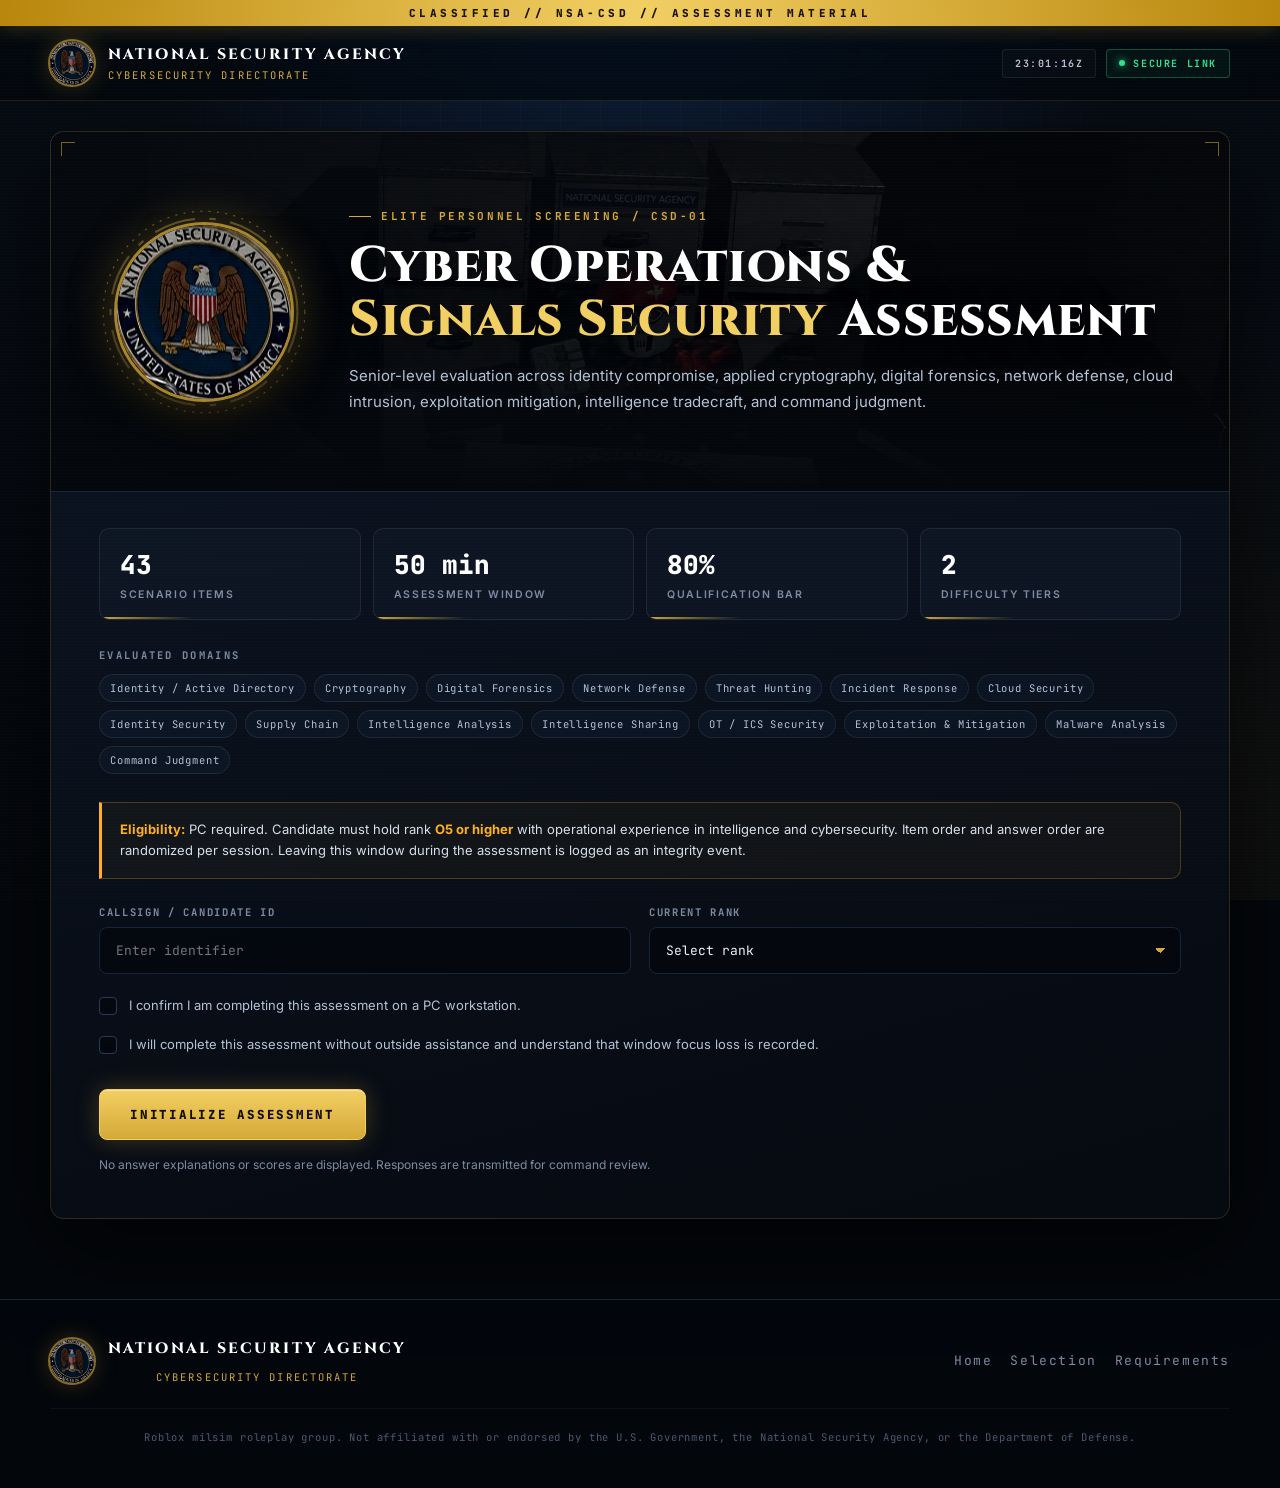
==== apply.html @ 6521ebe1 "Replace DEDHEC panel with NSA recruitment site for GitHub Pages Adds a landing page and the CSD-01 a" ====
<!DOCTYPE html>
<html lang="en" class="no-js">
<head>
<meta charset="UTF-8">
<meta name="viewport" content="width=device-width, initial-scale=1.0">
<title>CSD-01 Assessment | National Security Agency</title>
<meta name="description" content="CSD-01 Cyber Operations and Signals Security Assessment for the NSA Cybersecurity Directorate. Roblox milsim roleplay.">
<meta name="theme-color" content="#04070c">
<meta property="og:title" content="CSD-01 Assessment | National Security Agency">
<meta property="og:description" content="Elite personnel screening for the NSA Cybersecurity Directorate. Roblox milsim roleplay.">
<meta property="og:image" content="assets/img/og.jpg">
<meta name="twitter:card" content="summary_large_image">
<meta name="robots" content="noindex">
<link rel="icon" type="image/png" href="assets/img/favicon.png">
<link rel="apple-touch-icon" href="assets/img/apple-touch-icon.png">
<link rel="preconnect" href="https://fonts.googleapis.com">
<link rel="preconnect" href="https://fonts.gstatic.com" crossorigin>
<link href="https://fonts.googleapis.com/css2?family=Inter:wght@300;400;500;600;700;800;900&family=JetBrains+Mono:wght@400;500;700;800&family=Cinzel:wght@600;700;800&display=swap" rel="stylesheet">
<link rel="stylesheet" href="assets/css/site.css">
</head>
<body>
<div class="classbar">CLASSIFIED // NSA-CSD // ASSESSMENT MATERIAL</div>
<header class="site-header">
  <div class="inner">
    <a class="brand" href="./">
      <img src="assets/img/seal.webp" alt="National Security Agency seal" width="44" height="44">
      <div>
        <strong>NATIONAL SECURITY AGENCY</strong>
        <span>CYBERSECURITY DIRECTORATE</span>
      </div>
    </a>
    <div class="nav-cta">
      <span class="chip" id="clockChip">00:00:00Z</span>
      <span class="chip live" id="statusChip">SECURE LINK</span>
    </div>
  </div>
</header>
<div class="wrap">
<section id="gate" class="panel hero">
  <div class="hero-media">
    <div class="seal-wrap">
      <svg viewBox="0 0 200 200" aria-hidden="true">
        <circle class="ring-a" cx="100" cy="100" r="96" fill="none" stroke="#d4a937" stroke-opacity="0.55" stroke-width="1" stroke-dasharray="2 6"/>
        <circle class="ring-b" cx="100" cy="100" r="89" fill="none" stroke="#f2cf63" stroke-opacity="0.35" stroke-width="2" stroke-dasharray="40 14 6 14"/>
      </svg>
      <img src="assets/img/seal.webp" alt="National Security Agency seal">
    </div>
    <div>
      <div class="eyebrow">Elite Personnel Screening / CSD-01</div>
      <h1>Cyber Operations &amp;<br><em>Signals Security</em> Assessment</h1>
      <p>Senior-level evaluation across identity compromise, applied cryptography, digital forensics, network defense, cloud intrusion, exploitation mitigation, intelligence tradecraft, and command judgment.</p>
    </div>
    <span class="corner tl"></span><span class="corner tr"></span>
  </div>
  <div class="hero-body">
    <div class="grid">
      <div class="stat"><b id="statQ">00</b><span>Scenario items</span></div>
      <div class="stat"><b id="statT">00 min</b><span>Assessment window</span></div>
      <div class="stat"><b>80%</b><span>Qualification bar</span></div>
      <div class="stat"><b>2</b><span>Difficulty tiers</span></div>
    </div>
    <div class="section-label">Evaluated Domains</div>
    <div class="domains" id="domains"></div>
    <div class="notice"><b>Eligibility:</b> PC required. Candidate must hold rank <b>O5 or higher</b> with operational experience in intelligence and cybersecurity. Item order and answer order are randomized per session. Leaving this window during the assessment is logged as an integrity event.</div>
    <div class="formgrid">
      <div class="field" id="fCallsign">
        <label for="callsign">Callsign / Candidate ID</label>
        <input id="callsign" type="text" maxlength="40" placeholder="Enter identifier" autocomplete="off" spellcheck="false">
      </div>
      <div class="field" id="fRank">
        <label for="rank">Current Rank</label>
        <select id="rank">
          <option value="">Select rank</option>
          <option>O5</option>
          <option>O6</option>
          <option>O7</option>
          <option>O8</option>
          <option>O9</option>
          <option>O10</option>
        </select>
      </div>
    </div>
    <div class="checks">
      <label class="checkbox-label" id="lPc"><input id="pc" type="checkbox"><span>I confirm I am completing this assessment on a PC workstation.</span></label>
      <label class="checkbox-label" id="lAck"><input id="ack" type="checkbox"><span>I will complete this assessment without outside assistance and understand that window focus loss is recorded.</span></label>
    </div>
    <button class="btn primary lg" id="startBtn" type="button">Initialize Assessment</button>
    <p class="small" style="margin-top: 16px;">No answer explanations or scores are displayed. Responses are transmitted for command review.</p>
  </div>
</section>

<section id="boot" class="panel boot hidden" aria-live="polite"></section>

<section id="test" class="hidden">
  <div class="exam">
    <div class="panel qcard">
      <span class="corner tl"></span><span class="corner br"></span>
      <div class="qhead">
        <div>
          <div class="eyebrow">Live Evaluation</div>
          <h2 id="sectionTitle">Domain</h2>
          <div class="tags"><span class="tag" id="tier">Tier</span><span class="tag" id="candidateMeta"></span></div>
        </div>
        <div class="qnum"><b id="qnumCur">01</b><span id="qnumTot">/ 00</span></div>
      </div>
      <div class="progress"><i id="bar"></i></div>
      <div id="question"></div>
      <div class="footerrow">
        <div class="grp">
          <button class="btn ghost" id="prevBtn" type="button">&larr; Previous</button>
          <button class="btn ghost" id="flagBtn" type="button">Flag for Review</button>
        </div>
        <button class="btn primary" id="nextBtn" type="button">Continue &rarr;</button>
      </div>
      <div class="hints">
        <span><kbd>1</kbd>–<kbd>4</kbd> select</span>
        <span><kbd>&larr;</kbd><kbd>&rarr;</kbd> navigate</span>
        <span><kbd>F</kbd> flag</span>
        <span><kbd>Enter</kbd> continue</span>
      </div>
    </div>
    <aside class="side">
      <div class="panel">
        <div class="clock" id="clock">
          <svg viewBox="0 0 100 100" aria-hidden="true">
            <circle class="trk" cx="50" cy="50" r="44" fill="none" stroke-width="7"/>
            <circle class="arc" id="arc" cx="50" cy="50" r="44" fill="none" stroke-width="7" stroke-dasharray="276.46" stroke-dashoffset="0"/>
          </svg>
          <div><span>TIME REMAINING</span><b id="timer">00:00</b></div>
        </div>
        <div class="kpis">
          <div><b id="kAns">0</b><span>Answered</span></div>
          <div><b id="kFlag">0</b><span>Flagged</span></div>
          <div><b id="kLeft">0</b><span>Open</span></div>
        </div>
      </div>
      <div class="panel">
        <div class="section-label">Item Navigator</div>
        <div class="nav" id="nav"></div>
        <div class="legend">
          <span><i style="background: rgba(212,169,55,0.5)"></i>Answered</span>
          <span><i style="background: var(--amber); border-radius: 50%"></i>Flagged</span>
          <span><i style="outline: 2px solid var(--blue)"></i>Current</span>
        </div>
        <div style="margin-top: 16px;"><button class="btn danger" id="reviewBtn" type="button" style="width: 100%">Review &amp; Submit</button></div>
      </div>
      <div class="panel">
        <div class="integrity"><span>FOCUS EVENTS</span><b id="focusCount">0</b></div>
      </div>
    </aside>
  </div>
</section>

<section id="review" class="panel review hidden">
  <span class="corner tl"></span><span class="corner br"></span>
  <div class="eyebrow">Pre-Transmission Review</div>
  <h2>Confirm Submission</h2>
  <p style="margin-top: 10px;">Once transmitted, responses are sealed and cannot be modified. Select any item below to return to it.</p>
  <div class="review-grid">
    <div class="stat"><b id="rvAns">0</b><span>Answered</span></div>
    <div class="stat"><b id="rvOpen">0</b><span>Unanswered</span></div>
    <div class="stat"><b id="rvFlag">0</b><span>Flagged</span></div>
  </div>
  <div id="rvOpenWrap"><div class="section-label">Unanswered Items</div><div class="review-list red" id="rvOpenList"></div></div>
  <div id="rvFlagWrap" style="margin-top: 18px;"><div class="section-label">Flagged Items</div><div class="review-list amber" id="rvFlagList"></div></div>
  <div class="footerrow">
    <button class="btn ghost" id="backBtn" type="button">&larr; Return to Assessment</button>
    <button class="btn primary" id="submitBtn" type="button">Transmit Responses</button>
  </div>
</section>

<section id="result" class="panel result hidden">
  <span class="corner tl"></span><span class="corner tr"></span><span class="corner bl"></span><span class="corner br"></span>
  <div class="seal-wrap">
    <svg viewBox="0 0 200 200" aria-hidden="true">
      <circle class="ring-a" cx="100" cy="100" r="96" fill="none" stroke="#2fe38f" stroke-opacity="0.5" stroke-width="1" stroke-dasharray="2 6"/>
      <circle class="ring-b" cx="100" cy="100" r="89" fill="none" stroke="#d4a937" stroke-opacity="0.4" stroke-width="2" stroke-dasharray="40 14 6 14"/>
    </svg>
    <img src="assets/img/seal.webp" alt="National Security Agency seal">
  </div>
  <div class="eyebrow" style="justify-content: center;">Assessment Completed</div>
  <div id="resultStatus" class="status">Encrypting Package</div>
  <div class="tx"><i id="txBar"></i></div>
  <p style="max-width: 600px; margin: 20px auto 0; color: #dbe4ef;">Your responses have been sealed and transmitted to the NSA Cybersecurity Directorate for command review.</p>
  <div class="resultbox">
    <dl>
      <dt>Candidate</dt><dd id="rCandidate">—</dd>
      <dt>Rank</dt><dd id="rRank">—</dd>
      <dt>Submission Ref</dt><dd class="mono" id="rRef">—</dd>
      <dt>Completed</dt><dd id="rTime">—</dd>
      <dt>Duration</dt><dd id="rDur">—</dd>
      <dt>Status</dt><dd id="rIntegrity">Transmitted</dd>
    </dl>
  </div>
  <p class="small" style="max-width: 600px; margin: 0 auto 24px;">This terminal does not display qualification scores or item breakdown. A command reviewer will evaluate your submission directly.</p>
  <button class="btn" type="button" onclick="location.reload()">Return to Terminal</button>
</section>

</div>
<div class="toast" id="toast"></div>
<footer class="site-footer" style="margin-top: 20px;">
  <div class="inner">
    <a class="brand" href="./">
      <img src="assets/img/seal.webp" alt="" width="44" height="44">
      <div>
        <strong>NATIONAL SECURITY AGENCY</strong>
        <span>CYBERSECURITY DIRECTORATE</span>
      </div>
    </a>
    <div class="links">
      <a href="./">Home</a>
      <a href="./#selection">Selection</a>
      <a href="./#requirements">Requirements</a>
    </div>
    <div class="disc">Roblox milsim roleplay group. Not affiliated with or endorsed by the U.S. Government, the National Security Agency, or the Department of Defense.</div>
  </div>
</footer>
<script src="assets/js/site.js"></script>
<script src="assets/js/bank.js"></script>
<script src="assets/js/assessment.js"></script>
</body>
</html>
---- assets/css/site.css ----
:root {
  --bg: #04070c;
  --bg-2: #070c14;
  --panel: rgba(9, 15, 25, 0.86);
  --surface: rgba(15, 24, 38, 0.78);
  --surface-2: rgba(20, 32, 50, 0.9);
  --border: rgba(201, 162, 39, 0.18);
  --border-soft: rgba(148, 170, 200, 0.12);
  --line: #18243a;
  --text: #eef3fa;
  --text-2: #b4c2d6;
  --muted: #7d8ca3;
  --gold: #d4a937;
  --gold-2: #f2cf63;
  --gold-glow: rgba(212, 169, 55, 0.28);
  --navy: #13305c;
  --blue: #4f9dff;
  --blue-glow: rgba(79, 157, 255, 0.25);
  --green: #2fe38f;
  --green-glow: rgba(47, 227, 143, 0.22);
  --amber: #ffb020;
  --red: #ff4161;
  --red-glow: rgba(255, 65, 97, 0.25);
  --shadow: 0 30px 90px rgba(0, 0, 0, 0.7);
  --sans: 'Inter', -apple-system, BlinkMacSystemFont, "Segoe UI", Roboto, sans-serif;
  --mono: 'JetBrains Mono', ui-monospace, SFMono-Regular, monospace;
  --serif: 'Cinzel', Georgia, serif;
}
* { box-sizing: border-box; }
html { scroll-behavior: smooth; }
body {
  margin: 0;
  background-color: var(--bg);
  background-image:
    radial-gradient(ellipse at 50% -10%, rgba(19, 48, 92, 0.55) 0%, transparent 55%),
    radial-gradient(circle at 90% 90%, rgba(212, 169, 55, 0.06) 0%, transparent 40%),
    linear-gradient(180deg, var(--bg-2), var(--bg));
  background-attachment: fixed;
  color: var(--text);
  font-family: var(--sans);
  min-height: 100vh;
  overflow-x: hidden;
  -webkit-font-smoothing: antialiased;
}
body::before {
  content: "";
  position: fixed;
  inset: 0;
  pointer-events: none;
  z-index: 0;
  background-image:
    linear-gradient(rgba(120, 160, 220, 0.035) 1px, transparent 1px),
    linear-gradient(90deg, rgba(120, 160, 220, 0.035) 1px, transparent 1px);
  background-size: 40px 40px;
  mask-image: radial-gradient(ellipse at 50% 30%, #000 30%, transparent 80%);
}
body::after {
  content: "";
  position: fixed;
  inset: 0;
  pointer-events: none;
  z-index: 50;
  background: repeating-linear-gradient(0deg, rgba(255, 255, 255, 0.012) 0 1px, transparent 1px 3px);
}
::selection { background: var(--gold); color: #05080d; }
.classbar {
  position: relative;
  z-index: 41;
  text-align: center;
  font-family: var(--mono);
  font-weight: 800;
  font-size: 11px;
  letter-spacing: 0.32em;
  padding: 6px 12px;
  color: #1a1200;
  background: linear-gradient(90deg, #b8860b, var(--gold-2), #b8860b);
  box-shadow: 0 2px 20px rgba(212, 169, 55, 0.25);
}
.site-header {
  position: sticky;
  top: 0;
  z-index: 40;
  background: rgba(4, 7, 12, 0.72);
  backdrop-filter: blur(14px) saturate(140%);
  -webkit-backdrop-filter: blur(14px) saturate(140%);
  border-bottom: 1px solid rgba(212, 169, 55, 0.14);
  transition: background 0.25s ease, box-shadow 0.25s ease;
}
.site-header.scrolled { background: rgba(4, 7, 12, 0.92); box-shadow: 0 10px 40px rgba(0, 0, 0, 0.5); }
.site-header .inner {
  width: min(1180px, calc(100vw - 32px));
  margin: 0 auto;
  height: 74px;
  display: flex;
  align-items: center;
  justify-content: space-between;
  gap: 20px;
}
.brand { text-decoration: none; }
.navlinks { display: flex; align-items: center; gap: 4px; }
.navlinks a {
  color: var(--text-2);
  text-decoration: none;
  font-size: 13px;
  font-weight: 500;
  padding: 9px 13px;
  border-radius: 6px;
  transition: color 0.15s ease, background 0.15s ease;
}
.navlinks a:hover, .navlinks a.active { color: #fff; background: rgba(255, 255, 255, 0.04); }
.navlinks a.active { color: var(--gold-2); }
.nav-cta { display: flex; align-items: center; gap: 10px; }
.menu-btn {
  display: none;
  width: 42px;
  height: 42px;
  border-radius: 8px;
  border: 1px solid var(--border-soft);
  background: transparent;
  cursor: pointer;
  position: relative;
}
.menu-btn i, .menu-btn i::before, .menu-btn i::after {
  position: absolute;
  left: 11px;
  width: 18px;
  height: 2px;
  background: var(--text);
  border-radius: 2px;
  transition: transform 0.2s ease, opacity 0.2s ease;
  content: "";
}
.menu-btn i { top: 19px; }
.menu-btn i::before { left: 0; top: -6px; }
.menu-btn i::after { left: 0; top: 6px; }
.site-header.open .menu-btn i { background: transparent; }
.site-header.open .menu-btn i::before { transform: translateY(6px) rotate(45deg); }
.site-header.open .menu-btn i::after { transform: translateY(-6px) rotate(-45deg); }
.wrap {
  width: min(1180px, calc(100vw - 32px));
  margin: 0 auto;
  padding: 30px 0 60px;
  position: relative;
  z-index: 2;
}
.brand { display: flex; gap: 14px; align-items: center; min-width: 0; }
.brand img {
  width: 44px;
  height: 44px;
  border-radius: 50%;
  box-shadow: 0 0 0 2px rgba(212, 169, 55, 0.6), 0 0 24px var(--gold-glow);
  flex-shrink: 0;
}
.brand strong {
  display: block;
  font-family: var(--serif);
  font-size: 15px;
  letter-spacing: 0.14em;
  font-weight: 800;
  color: #fff;
  white-space: nowrap;
}
.brand span {
  display: block;
  font-size: 10.5px;
  color: var(--gold);
  letter-spacing: 0.2em;
  font-family: var(--mono);
  margin-top: 3px;
}
.sysinfo { display: flex; gap: 10px; align-items: center; flex-wrap: wrap; justify-content: flex-end; }
.chip {
  font-family: var(--mono);
  font-size: 10px;
  font-weight: 700;
  letter-spacing: 0.16em;
  padding: 7px 12px;
  border-radius: 4px;
  border: 1px solid var(--border-soft);
  background: rgba(255, 255, 255, 0.02);
  color: var(--text-2);
  display: inline-flex;
  align-items: center;
  gap: 8px;
  white-space: nowrap;
}
.chip.live { color: var(--green); border-color: rgba(47, 227, 143, 0.3); background: rgba(47, 227, 143, 0.05); }
.chip.live::before {
  content: "";
  width: 6px;
  height: 6px;
  border-radius: 50%;
  background: var(--green);
  box-shadow: 0 0 8px var(--green);
  animation: blink 1.6s infinite;
}
@keyframes blink { 0%, 100% { opacity: 1; } 50% { opacity: 0.25; } }
.panel {
  background: linear-gradient(165deg, rgba(14, 23, 38, 0.92), rgba(6, 10, 17, 0.96));
  border: 1px solid var(--border);
  box-shadow: var(--shadow);
  border-radius: 14px;
  position: relative;
  overflow: hidden;
  backdrop-filter: blur(10px);
}
.panel::before {
  content: "";
  position: absolute;
  top: 0;
  left: 8%;
  right: 8%;
  height: 1px;
  background: linear-gradient(90deg, transparent, var(--gold), transparent);
  opacity: 0.7;
}
.corner { position: absolute; width: 14px; height: 14px; border-color: var(--gold); border-style: solid; opacity: 0.55; pointer-events: none; }
.corner.tl { top: 10px; left: 10px; border-width: 1px 0 0 1px; }
.corner.tr { top: 10px; right: 10px; border-width: 1px 1px 0 0; }
.corner.bl { bottom: 10px; left: 10px; border-width: 0 0 1px 1px; }
.corner.br { bottom: 10px; right: 10px; border-width: 0 1px 1px 0; }
.hidden { display: none !important; }
.hero { padding: 0; }
.hero-media {
  position: relative;
  min-height: 360px;
  display: grid;
  grid-template-columns: auto 1fr;
  gap: 40px;
  align-items: center;
  padding: 48px;
  background:
    linear-gradient(90deg, rgba(4, 7, 12, 0.96) 0%, rgba(4, 7, 12, 0.82) 45%, rgba(4, 7, 12, 0.55) 100%),
    linear-gradient(0deg, rgba(4, 7, 12, 1) 0%, transparent 40%),
    url("../img/hero.webp") center 30% / cover no-repeat;
  border-bottom: 1px solid var(--line);
}
.seal-wrap { position: relative; width: 210px; height: 210px; flex-shrink: 0; }
.seal-wrap img {
  position: absolute;
  inset: 18px;
  width: calc(100% - 36px);
  height: calc(100% - 36px);
  border-radius: 50%;
  box-shadow: 0 0 0 3px rgba(212, 169, 55, 0.75), 0 0 50px rgba(212, 169, 55, 0.35), 0 20px 50px rgba(0, 0, 0, 0.8);
}
.seal-wrap svg { position: absolute; inset: 0; width: 100%; height: 100%; }
.ring-a { animation: spin 40s linear infinite; transform-origin: 50% 50%; }
.ring-b { animation: spin 24s linear infinite reverse; transform-origin: 50% 50%; }
@keyframes spin { to { transform: rotate(360deg); } }
.eyebrow {
  color: var(--gold);
  font-family: var(--mono);
  font-size: 11px;
  letter-spacing: 0.24em;
  font-weight: 700;
  display: flex;
  align-items: center;
  gap: 10px;
  text-transform: uppercase;
}
.eyebrow::before { content: ""; width: 22px; height: 1px; background: var(--gold); }
h1 {
  font-family: var(--serif);
  font-size: clamp(28px, 4.4vw, 50px);
  line-height: 1.08;
  margin: 16px 0 16px;
  letter-spacing: 0.01em;
  font-weight: 800;
  color: #fff;
  text-shadow: 0 4px 30px rgba(0, 0, 0, 0.8);
}
h1 em { font-style: normal; color: var(--gold-2); }
h2 { margin: 6px 0 0; font-size: 24px; font-weight: 700; letter-spacing: -0.015em; }
p { color: var(--text-2); line-height: 1.7; font-size: 15px; margin: 0; }
.hero-body { padding: 36px 48px 44px; }
.grid {
  display: grid;
  grid-template-columns: repeat(4, 1fr);
  gap: 12px;
  margin-bottom: 28px;
}
.stat {
  padding: 18px 20px;
  background: var(--surface);
  border: 1px solid var(--border-soft);
  border-radius: 10px;
  position: relative;
  overflow: hidden;
  transition: border-color 0.2s ease, transform 0.2s ease;
}
.stat::after {
  content: "";
  position: absolute;
  left: 0;
  bottom: 0;
  height: 2px;
  width: 36%;
  background: linear-gradient(90deg, var(--gold), transparent);
}
.stat:hover { border-color: rgba(212, 169, 55, 0.4); transform: translateY(-2px); }
.stat b { display: block; font-size: 26px; color: #fff; font-family: var(--mono); font-weight: 800; }
.stat span { font-size: 10.5px; color: var(--muted); text-transform: uppercase; letter-spacing: 0.16em; font-weight: 600; margin-top: 6px; display: block; }
.domains { display: flex; flex-wrap: wrap; gap: 8px; margin: 0 0 28px; }
.domains span {
  font-family: var(--mono);
  font-size: 10.5px;
  letter-spacing: 0.08em;
  color: var(--text-2);
  padding: 6px 10px;
  border-radius: 999px;
  border: 1px solid var(--border-soft);
  background: rgba(79, 157, 255, 0.04);
}
.section-label {
  font-family: var(--mono);
  font-size: 10.5px;
  color: var(--muted);
  letter-spacing: 0.22em;
  text-transform: uppercase;
  margin: 0 0 12px;
  font-weight: 700;
}
.notice {
  border: 1px solid rgba(255, 176, 32, 0.25);
  border-left: 3px solid var(--amber);
  padding: 16px 18px;
  background: rgba(255, 176, 32, 0.04);
  color: #d6dfea;
  font-size: 13px;
  border-radius: 0 10px 10px 0;
  line-height: 1.65;
}
.notice b { color: var(--amber); }
.formgrid { display: grid; grid-template-columns: 1fr 1fr; gap: 18px; margin: 26px 0 8px; }
.field label {
  display: block;
  font-family: var(--mono);
  font-size: 10.5px;
  color: var(--muted);
  letter-spacing: 0.16em;
  text-transform: uppercase;
  margin-bottom: 8px;
  font-weight: 700;
}
input[type=text], select {
  width: 100%;
  background: rgba(4, 8, 14, 0.85);
  border: 1px solid var(--line);
  color: var(--text);
  padding: 14px 16px;
  border-radius: 8px;
  outline: none;
  font-family: var(--mono);
  font-size: 13px;
  transition: border-color 0.2s ease, box-shadow 0.2s ease;
}
select { appearance: none; background-image: linear-gradient(45deg, transparent 50%, var(--gold) 50%), linear-gradient(135deg, var(--gold) 50%, transparent 50%); background-position: calc(100% - 20px) 50%, calc(100% - 15px) 50%; background-size: 5px 5px; background-repeat: no-repeat; }
select option { background: #0b1220; }
input[type=text]:focus, select:focus { border-color: var(--gold); box-shadow: 0 0 0 3px rgba(212, 169, 55, 0.14); }
.field.err input, .field.err select { border-color: var(--red); box-shadow: 0 0 0 3px rgba(255, 65, 97, 0.14); }
.checks { display: grid; gap: 4px; margin: 14px 0 26px; }
.checkbox-label { display: flex; gap: 12px; align-items: flex-start; color: var(--text-2); font-size: 13px; padding: 8px 0; cursor: pointer; user-select: none; line-height: 1.5; }
.checkbox-label.err span { color: var(--red); }
.checkbox-label input {
  appearance: none;
  width: 18px;
  height: 18px;
  margin: 1px 0 0;
  border: 1px solid #2a3a55;
  border-radius: 4px;
  background: rgba(4, 8, 14, 0.85);
  cursor: pointer;
  position: relative;
  transition: all 0.2s ease;
  flex-shrink: 0;
}
.checkbox-label input:checked { background: var(--gold); border-color: var(--gold); box-shadow: 0 0 10px var(--gold-glow); }
.checkbox-label input:checked::after {
  content: "";
  position: absolute;
  left: 5px;
  top: 1px;
  width: 5px;
  height: 10px;
  border: solid #05080d;
  border-width: 0 2px 2px 0;
  transform: rotate(45deg);
}
.btn {
  appearance: none;
  border: 1px solid rgba(212, 169, 55, 0.45);
  background: rgba(212, 169, 55, 0.06);
  color: #fff;
  padding: 13px 22px;
  border-radius: 8px;
  font-family: var(--mono);
  font-weight: 800;
  font-size: 11.5px;
  letter-spacing: 0.14em;
  text-transform: uppercase;
  cursor: pointer;
  transition: all 0.18s cubic-bezier(0.16, 1, 0.3, 1);
  display: inline-flex;
  align-items: center;
  justify-content: center;
  gap: 10px;
}
.btn:hover:not(:disabled) { background: rgba(212, 169, 55, 0.14); border-color: var(--gold); transform: translateY(-1px); box-shadow: 0 0 22px var(--gold-glow); }
.btn:disabled { opacity: 0.35; cursor: not-allowed; }
.btn.primary { background: linear-gradient(180deg, var(--gold-2), var(--gold)); color: #120d00; border-color: var(--gold-2); box-shadow: 0 0 24px var(--gold-glow), inset 0 1px 0 rgba(255, 255, 255, 0.4); }
.btn.primary:hover:not(:disabled) { background: linear-gradient(180deg, #ffe08a, var(--gold-2)); box-shadow: 0 0 34px rgba(212, 169, 55, 0.5); }
.btn.ghost { border-color: var(--border-soft); background: transparent; color: var(--text-2); }
.btn.ghost:hover:not(:disabled) { border-color: var(--blue); color: #fff; background: rgba(79, 157, 255, 0.08); box-shadow: 0 0 18px var(--blue-glow); }
.btn.flagged { border-color: var(--amber); color: var(--amber); background: rgba(255, 176, 32, 0.08); }
.btn.danger { border-color: rgba(255, 65, 97, 0.5); background: rgba(255, 65, 97, 0.08); }
.btn.danger:hover:not(:disabled) { border-color: var(--red); background: rgba(255, 65, 97, 0.16); box-shadow: 0 0 22px var(--red-glow); }
.btn.lg { padding: 16px 30px; font-size: 12.5px; }
kbd {
  font-family: var(--mono);
  font-size: 10px;
  padding: 2px 6px;
  border-radius: 4px;
  border: 1px solid #2a3a55;
  border-bottom-width: 2px;
  background: rgba(255, 255, 255, 0.03);
  color: var(--text-2);
}
.small { font-size: 12px; color: var(--muted); line-height: 1.55; }
.boot {
  padding: 40px 44px;
  font-family: var(--mono);
  font-size: 13px;
  color: var(--text-2);
  min-height: 380px;
}
.boot .ln { opacity: 0; transform: translateY(4px); animation: lnIn 0.25s forwards; padding: 3px 0; }
.boot .ok { color: var(--green); }
.boot .gd { color: var(--gold); }
@keyframes lnIn { to { opacity: 1; transform: none; } }
.cursor { display: inline-block; width: 8px; height: 15px; background: var(--gold); vertical-align: -2px; animation: blink 0.9s steps(1) infinite; }
.exam { display: grid; grid-template-columns: minmax(0, 1fr) 300px; gap: 20px; align-items: start; }
.qcard { padding: 34px 40px 30px; }
.qhead { display: flex; justify-content: space-between; align-items: flex-start; gap: 16px; }
.tags { display: flex; gap: 8px; flex-wrap: wrap; margin-top: 12px; }
.tag { font-family: var(--mono); font-size: 10px; letter-spacing: 0.14em; font-weight: 700; padding: 5px 9px; border-radius: 4px; border: 1px solid var(--border-soft); color: var(--text-2); text-transform: uppercase; }
.tag.elite { color: var(--red); border-color: rgba(255, 65, 97, 0.35); background: rgba(255, 65, 97, 0.06); }
.tag.advanced { color: var(--blue); border-color: rgba(79, 157, 255, 0.35); background: rgba(79, 157, 255, 0.06); }
.qnum { font-family: var(--mono); text-align: right; flex-shrink: 0; }
.qnum b { display: block; font-size: 30px; color: #fff; font-weight: 800; line-height: 1; }
.qnum span { font-size: 11px; color: var(--muted); letter-spacing: 0.16em; }
.progress { height: 4px; background: rgba(255, 255, 255, 0.05); border-radius: 99px; overflow: hidden; margin: 22px 0 26px; }
.progress i { display: block; height: 100%; width: 0; background: linear-gradient(90deg, var(--gold), var(--gold-2)); box-shadow: 0 0 12px var(--gold); transition: width 0.35s ease; }
.question { font-size: 19px; line-height: 1.6; margin: 0 0 24px; color: #fff; font-weight: 600; animation: fadeUp 0.3s ease; }
@keyframes fadeUp { from { opacity: 0; transform: translateY(6px); } to { opacity: 1; transform: none; } }
.options { display: grid; gap: 10px; }
.option {
  display: flex;
  gap: 16px;
  align-items: flex-start;
  padding: 16px 18px;
  border: 1px solid var(--line);
  border-radius: 10px;
  background: var(--surface);
  cursor: pointer;
  transition: border-color 0.18s ease, background 0.18s ease, transform 0.18s ease;
  position: relative;
  user-select: none;
  width: 100%;
  text-align: left;
  font: inherit;
  color: inherit;
  animation: fadeUp 0.3s ease backwards;
}
.option:nth-child(2) { animation-delay: 0.04s; }
.option:nth-child(3) { animation-delay: 0.08s; }
.option:nth-child(4) { animation-delay: 0.12s; }
.option:hover { border-color: rgba(212, 169, 55, 0.45); background: var(--surface-2); transform: translateX(3px); }
.option:focus-visible { outline: 2px solid var(--gold); outline-offset: 2px; }
.option.selected { border-color: var(--gold); background: linear-gradient(90deg, rgba(212, 169, 55, 0.12), rgba(212, 169, 55, 0.03)); box-shadow: 0 0 24px rgba(212, 169, 55, 0.1); }
.option.selected::before { content: ""; position: absolute; left: -1px; top: 10px; bottom: 10px; width: 3px; background: var(--gold); border-radius: 0 3px 3px 0; box-shadow: 0 0 10px var(--gold); }
.option b {
  display: grid;
  place-items: center;
  width: 30px;
  height: 30px;
  border-radius: 7px;
  background: rgba(255, 255, 255, 0.03);
  border: 1px solid #2a3a55;
  color: var(--muted);
  font-family: var(--mono);
  font-size: 12px;
  font-weight: 800;
  flex-shrink: 0;
  transition: all 0.18s ease;
}
.option.selected b { background: var(--gold); border-color: var(--gold); color: #120d00; box-shadow: 0 0 12px var(--gold-glow); }
.option span { color: #dbe4ef; line-height: 1.6; font-size: 14.5px; padding-top: 4px; }
.footerrow { display: flex; justify-content: space-between; align-items: center; gap: 12px; flex-wrap: wrap; margin-top: 26px; padding-top: 22px; border-top: 1px solid var(--line); }
.footerrow .grp { display: flex; gap: 10px; flex-wrap: wrap; }
.hints { margin-top: 16px; display: flex; gap: 16px; flex-wrap: wrap; }
.hints span { font-size: 11px; color: var(--muted); display: inline-flex; gap: 6px; align-items: center; }
.side { display: grid; gap: 16px; position: sticky; top: 96px; }
.side .panel { padding: 22px; }
.clock { display: flex; align-items: center; gap: 18px; }
.clock svg { width: 86px; height: 86px; flex-shrink: 0; transform: rotate(-90deg); }
.clock .trk { stroke: rgba(255, 255, 255, 0.06); }
.clock .arc { stroke: var(--gold); stroke-linecap: round; transition: stroke-dashoffset 1s linear, stroke 0.3s ease; filter: drop-shadow(0 0 6px var(--gold-glow)); }
.clock.warn .arc { stroke: var(--red); filter: drop-shadow(0 0 6px var(--red-glow)); }
.clock b { font-family: var(--mono); font-size: 28px; font-weight: 800; color: #fff; font-variant-numeric: tabular-nums; display: block; }
.clock.warn b { color: var(--red); animation: blink 1s infinite; }
.clock span { font-family: var(--mono); font-size: 10px; letter-spacing: 0.18em; color: var(--muted); }
.kpis { display: grid; grid-template-columns: repeat(3, 1fr); gap: 8px; margin-top: 18px; }
.kpis div { background: var(--surface); border: 1px solid var(--border-soft); border-radius: 8px; padding: 10px; text-align: center; }
.kpis b { display: block; font-family: var(--mono); font-size: 18px; color: #fff; }
.kpis span { font-size: 9.5px; letter-spacing: 0.14em; color: var(--muted); text-transform: uppercase; font-family: var(--mono); }
.nav { display: grid; grid-template-columns: repeat(7, 1fr); gap: 6px; margin-top: 4px; }
.nav button {
  aspect-ratio: 1;
  border-radius: 6px;
  border: 1px solid var(--line);
  background: rgba(255, 255, 255, 0.02);
  color: var(--muted);
  font-family: var(--mono);
  font-size: 11px;
  font-weight: 700;
  cursor: pointer;
  position: relative;
  transition: all 0.15s ease;
  padding: 0;
}
.nav button:hover { border-color: var(--gold); color: #fff; }
.nav button.ans { background: rgba(212, 169, 55, 0.14); border-color: rgba(212, 169, 55, 0.4); color: var(--gold-2); }
.nav button.cur { outline: 2px solid var(--blue); outline-offset: 1px; color: #fff; }
.nav button.flg::after { content: ""; position: absolute; top: 3px; right: 3px; width: 5px; height: 5px; border-radius: 50%; background: var(--amber); box-shadow: 0 0 6px var(--amber); }
.legend { display: flex; gap: 14px; flex-wrap: wrap; margin-top: 14px; font-size: 10.5px; color: var(--muted); font-family: var(--mono); }
.legend i { display: inline-block; width: 9px; height: 9px; border-radius: 2px; margin-right: 6px; vertical-align: -1px; }
.integrity { display: flex; justify-content: space-between; align-items: center; font-family: var(--mono); font-size: 11px; color: var(--muted); letter-spacing: 0.1em; }
.integrity b { color: var(--green); }
.integrity b.bad { color: var(--red); }
.review { padding: 40px 44px; }
.review-grid { display: grid; grid-template-columns: repeat(3, 1fr); gap: 12px; margin: 26px 0; }
.review-list { display: flex; flex-wrap: wrap; gap: 8px; margin: 10px 0 0; }
.review-list button { font-family: var(--mono); font-size: 11px; font-weight: 700; padding: 7px 10px; border-radius: 6px; border: 1px solid var(--line); background: var(--surface); color: var(--text-2); cursor: pointer; }
.review-list button:hover { border-color: var(--gold); color: #fff; }
.review-list.amber button { border-color: rgba(255, 176, 32, 0.35); color: var(--amber); }
.review-list.red button { border-color: rgba(255, 65, 97, 0.35); color: var(--red); }
.result { padding: 52px 44px; text-align: center; }
.result .seal-wrap { margin: 0 auto 10px; width: 170px; height: 170px; }
.status { font-family: var(--mono); font-size: 14px; letter-spacing: 0.24em; font-weight: 800; text-transform: uppercase; color: var(--green); text-shadow: 0 0 14px var(--green-glow); margin-top: 18px; }
.tx { max-width: 420px; margin: 18px auto 0; height: 4px; border-radius: 99px; background: rgba(255, 255, 255, 0.05); overflow: hidden; }
.tx i { display: block; height: 100%; width: 0; background: linear-gradient(90deg, var(--green), var(--gold)); transition: width 1.6s cubic-bezier(0.16, 1, 0.3, 1); }
.resultbox { max-width: 640px; margin: 30px auto; padding: 24px 28px; border: 1px solid var(--border-soft); background: var(--surface); border-radius: 10px; text-align: left; }
.resultbox dl { display: grid; grid-template-columns: 170px 1fr; gap: 12px 16px; margin: 0; }
.resultbox dt { color: var(--muted); font-family: var(--mono); font-size: 10.5px; text-transform: uppercase; letter-spacing: 0.14em; padding-top: 2px; }
.resultbox dd { margin: 0; color: #e6edf6; font-weight: 500; font-size: 14px; word-break: break-word; }
.resultbox dd.mono { font-family: var(--mono); color: var(--gold-2); letter-spacing: 0.06em; }
.toast {
  position: fixed;
  left: 50%;
  bottom: 24px;
  transform: translate(-50%, 20px);
  opacity: 0;
  z-index: 60;
  padding: 12px 18px;
  border-radius: 8px;
  background: rgba(30, 8, 14, 0.95);
  border: 1px solid var(--red);
  color: #ffd6de;
  font-family: var(--mono);
  font-size: 12px;
  letter-spacing: 0.06em;
  box-shadow: 0 0 30px var(--red-glow);
  transition: all 0.25s ease;
  pointer-events: none;
  max-width: calc(100vw - 32px);
  text-align: center;
}
.toast.show { opacity: 1; transform: translate(-50%, 0); }
footer { text-align: center; margin-top: 34px; color: #4c5b72; font-family: var(--mono); font-size: 10px; letter-spacing: 0.16em; line-height: 2; }
footer .disc { color: #3c4a5f; letter-spacing: 0.08em; }
.landing-hero {
  position: relative;
  min-height: calc(100vh - 100px);
  min-height: calc(100svh - 100px);
  display: flex;
  align-items: center;
  overflow: hidden;
  border-bottom: 1px solid var(--line);
  isolation: isolate;
}
.landing-hero .bgimg {
  position: absolute;
  inset: -4%;
  z-index: -2;
  background: url("../img/hero.webp") center 35% / cover no-repeat;
  transform: scale(1.04);
  animation: drift 30s ease-in-out infinite alternate;
  filter: saturate(0.9);
}
@keyframes drift { to { transform: scale(1.1) translate(-1%, -1%); } }
.landing-hero::before {
  content: "";
  position: absolute;
  inset: 0;
  z-index: -1;
  background:
    linear-gradient(90deg, rgba(4, 7, 12, 0.97) 0%, rgba(4, 7, 12, 0.85) 42%, rgba(4, 7, 12, 0.45) 100%),
    linear-gradient(0deg, var(--bg) 0%, transparent 35%),
    radial-gradient(ellipse at 75% 40%, rgba(212, 169, 55, 0.12), transparent 55%);
}
.landing-hero::after {
  content: "";
  position: absolute;
  left: 0;
  right: 0;
  height: 140px;
  top: -140px;
  z-index: -1;
  background: linear-gradient(180deg, transparent, rgba(212, 169, 55, 0.06), transparent);
  animation: sweep 7s linear infinite;
  pointer-events: none;
}
@keyframes sweep { to { top: 100%; } }
.landing-hero .inner {
  width: min(1180px, calc(100vw - 32px));
  margin: 0 auto;
  padding: 70px 0 90px;
  display: grid;
  grid-template-columns: minmax(0, 1.25fr) minmax(0, 1fr);
  gap: 56px;
  align-items: center;
}
.landing-hero h1 { font-size: clamp(34px, 5.4vw, 66px); margin: 18px 0 20px; }
.landing-hero p.lead { font-size: 17px; max-width: 560px; }
.hero-actions { display: flex; gap: 12px; flex-wrap: wrap; margin-top: 32px; }
.hero-actions .btn { text-decoration: none; }
.hero-meta { display: flex; gap: 26px; flex-wrap: wrap; margin-top: 38px; }
.hero-meta div { border-left: 2px solid rgba(212, 169, 55, 0.5); padding-left: 14px; }
.hero-meta b { display: block; font-family: var(--mono); font-size: 22px; color: #fff; }
.hero-meta span { font-family: var(--mono); font-size: 10px; color: var(--muted); letter-spacing: 0.18em; text-transform: uppercase; }
.hero-visual { position: relative; display: grid; justify-items: center; gap: 26px; }
.hero-visual .seal-wrap { width: 280px; height: 280px; }
.hero-visual .seal-wrap img { inset: 24px; width: calc(100% - 48px); height: calc(100% - 48px); }
.console {
  width: min(400px, 100%);
  background: rgba(4, 8, 14, 0.82);
  border: 1px solid var(--border);
  border-radius: 10px;
  font-family: var(--mono);
  font-size: 12px;
  box-shadow: var(--shadow);
  overflow: hidden;
  backdrop-filter: blur(8px);
}
.console .bar {
  display: flex;
  justify-content: space-between;
  align-items: center;
  padding: 9px 14px;
  border-bottom: 1px solid var(--line);
  color: var(--muted);
  font-size: 10px;
  letter-spacing: 0.18em;
}
.console .bar i { display: inline-flex; gap: 5px; }
.console .bar i::before, .console .bar i::after, .console .bar i b { content: ""; width: 8px; height: 8px; border-radius: 50%; background: #2a3a55; display: block; }
.console .rows { padding: 12px 14px; display: grid; gap: 7px; }
.console .row { display: flex; justify-content: space-between; gap: 12px; color: var(--text-2); }
.console .row span:first-child { color: var(--muted); }
.console .ok { color: var(--green); }
.console .gd { color: var(--gold-2); }
.console .rd { color: var(--red); }
.ticker {
  border-bottom: 1px solid var(--line);
  background: rgba(7, 12, 20, 0.85);
  overflow: hidden;
  white-space: nowrap;
  position: relative;
  mask-image: linear-gradient(90deg, transparent, #000 8%, #000 92%, transparent);
}
.ticker .track { display: inline-flex; gap: 0; padding: 14px 0; animation: tick 50s linear infinite; }
.ticker span { font-family: var(--mono); font-size: 11.5px; letter-spacing: 0.2em; color: var(--muted); text-transform: uppercase; padding: 0 28px; position: relative; }
.ticker span::after { content: "◆"; position: absolute; right: -6px; color: var(--gold); opacity: 0.6; font-size: 8px; top: 2px; }
@keyframes tick { to { transform: translateX(-50%); } }
.section { width: min(1180px, calc(100vw - 32px)); margin: 0 auto; padding: 100px 0 0; position: relative; z-index: 2; }
.section-head { max-width: 720px; margin-bottom: 44px; }
.section-head h2 { font-family: var(--serif); font-size: clamp(26px, 3.4vw, 40px); line-height: 1.15; margin: 14px 0 14px; letter-spacing: 0.01em; }
.section-head p { font-size: 16px; }
.split { display: grid; grid-template-columns: 1.1fr 1fr; gap: 50px; align-items: center; }
.figure {
  position: relative;
  border-radius: 14px;
  overflow: hidden;
  border: 1px solid var(--border);
  box-shadow: var(--shadow);
  aspect-ratio: 16 / 10;
  background: url("../img/hero.webp") center / cover no-repeat;
}
.figure::after { content: ""; position: absolute; inset: 0; background: linear-gradient(0deg, rgba(4, 7, 12, 0.85), transparent 55%); }
.figure figcaption { position: absolute; left: 20px; bottom: 18px; right: 20px; z-index: 1; font-family: var(--mono); font-size: 10.5px; letter-spacing: 0.18em; color: var(--gold-2); text-transform: uppercase; }
.pillars { display: grid; gap: 14px; margin-top: 28px; }
.pillar { display: flex; gap: 16px; align-items: flex-start; }
.pillar .ic { flex-shrink: 0; }
.pillar b { display: block; color: #fff; font-size: 15px; margin-bottom: 3px; }
.pillar p { font-size: 14px; }
.ic {
  width: 44px;
  height: 44px;
  border-radius: 10px;
  display: grid;
  place-items: center;
  background: linear-gradient(160deg, rgba(212, 169, 55, 0.16), rgba(212, 169, 55, 0.03));
  border: 1px solid rgba(212, 169, 55, 0.3);
  color: var(--gold-2);
}
.ic svg { width: 22px; height: 22px; }
.cards { display: grid; grid-template-columns: repeat(4, 1fr); gap: 16px; }
.card {
  padding: 26px 24px 24px;
  border-radius: 12px;
  background: linear-gradient(165deg, rgba(14, 23, 38, 0.9), rgba(6, 10, 17, 0.95));
  border: 1px solid var(--border-soft);
  position: relative;
  overflow: hidden;
  transition: transform 0.25s cubic-bezier(0.16, 1, 0.3, 1), border-color 0.25s ease, box-shadow 0.25s ease;
}
.card::before { content: ""; position: absolute; inset: 0 0 auto 0; height: 2px; background: linear-gradient(90deg, var(--gold), transparent); opacity: 0; transition: opacity 0.25s ease; }
.card:hover { transform: translateY(-4px); border-color: rgba(212, 169, 55, 0.35); box-shadow: 0 20px 50px rgba(0, 0, 0, 0.55), 0 0 30px rgba(212, 169, 55, 0.07); }
.card:hover::before { opacity: 1; }
.card h3 { font-size: 16px; margin: 18px 0 8px; color: #fff; }
.card p { font-size: 13.5px; line-height: 1.65; }
.card .code { position: absolute; top: 22px; right: 20px; font-family: var(--mono); font-size: 10px; color: var(--muted); letter-spacing: 0.14em; }
.steps { display: grid; grid-template-columns: repeat(4, 1fr); gap: 16px; position: relative; counter-reset: step; }
.steps::before { content: ""; position: absolute; top: 27px; left: 6%; right: 6%; height: 1px; background: linear-gradient(90deg, transparent, rgba(212, 169, 55, 0.5), rgba(212, 169, 55, 0.5), transparent); }
.step { position: relative; text-align: center; padding: 0 8px; }
.step .node {
  width: 54px;
  height: 54px;
  margin: 0 auto 20px;
  border-radius: 50%;
  display: grid;
  place-items: center;
  background: var(--bg);
  border: 1px solid var(--gold);
  color: var(--gold-2);
  font-family: var(--mono);
  font-weight: 800;
  font-size: 15px;
  box-shadow: 0 0 0 6px var(--bg), 0 0 24px var(--gold-glow);
  position: relative;
}
.step h3 { font-size: 15px; margin: 0 0 8px; color: #fff; }
.step p { font-size: 13.5px; }
.step .dur { display: inline-block; margin-top: 12px; font-family: var(--mono); font-size: 10px; letter-spacing: 0.16em; color: var(--muted); border: 1px solid var(--border-soft); padding: 4px 9px; border-radius: 99px; }
.req-grid { display: grid; grid-template-columns: 1fr 1fr; gap: 18px; }
.req-grid .panel { padding: 30px 32px; }
.req-grid h3 { margin: 0 0 18px; font-size: 13px; font-family: var(--mono); letter-spacing: 0.2em; color: var(--gold); text-transform: uppercase; }
.checklist { list-style: none; margin: 0; padding: 0; display: grid; gap: 14px; }
.checklist li { display: flex; gap: 12px; color: var(--text-2); font-size: 14.5px; line-height: 1.55; }
.checklist li::before {
  content: "";
  width: 18px;
  height: 18px;
  margin-top: 2px;
  flex-shrink: 0;
  border-radius: 50%;
  background: rgba(47, 227, 143, 0.12) url("data:image/svg+xml,%3Csvg xmlns='http://www.w3.org/2000/svg' viewBox='0 0 20 20' fill='none' stroke='%232fe38f' stroke-width='2.4' stroke-linecap='round' stroke-linejoin='round'%3E%3Cpath d='M5 10.5l3.2 3L15 7'/%3E%3C/svg%3E") center / 12px no-repeat;
  border: 1px solid rgba(47, 227, 143, 0.4);
}
.checklist li b { color: #fff; font-weight: 600; }
.spec { display: grid; grid-template-columns: auto 1fr; gap: 0; margin: 0; }
.spec dt, .spec dd { padding: 13px 0; border-bottom: 1px solid var(--line); margin: 0; }
.spec dt { font-family: var(--mono); font-size: 10.5px; letter-spacing: 0.16em; color: var(--muted); text-transform: uppercase; padding-right: 20px; padding-top: 15px; }
.spec dd { color: #fff; font-size: 14px; text-align: right; font-weight: 500; }
.spec dt:last-of-type, .spec dd:last-of-type { border-bottom: 0; }
.faq { display: grid; gap: 10px; max-width: 860px; }
.faq details { border: 1px solid var(--border-soft); border-radius: 10px; background: var(--surface); transition: border-color 0.2s ease; }
.faq details[open] { border-color: rgba(212, 169, 55, 0.35); }
.faq summary { cursor: pointer; list-style: none; padding: 18px 54px 18px 22px; font-weight: 600; color: #fff; font-size: 15px; position: relative; }
.faq summary::-webkit-details-marker { display: none; }
.faq summary::after { content: "+"; position: absolute; right: 22px; top: 50%; transform: translateY(-50%); font-family: var(--mono); font-size: 20px; color: var(--gold); transition: transform 0.2s ease; }
.faq details[open] summary::after { transform: translateY(-50%) rotate(45deg); }
.faq details p { padding: 0 22px 20px; font-size: 14.5px; }
.cta-band {
  margin: 110px auto 0;
  width: min(1180px, calc(100vw - 32px));
  position: relative;
  z-index: 2;
  border-radius: 16px;
  padding: 54px 50px;
  display: grid;
  grid-template-columns: auto 1fr auto;
  gap: 34px;
  align-items: center;
  overflow: hidden;
  border: 1px solid var(--border);
  background:
    radial-gradient(ellipse at 0% 50%, rgba(212, 169, 55, 0.16), transparent 50%),
    linear-gradient(120deg, rgba(19, 48, 92, 0.6), rgba(6, 10, 17, 0.96));
  box-shadow: var(--shadow);
}
.cta-band img { width: 110px; height: 110px; border-radius: 50%; box-shadow: 0 0 0 3px rgba(212, 169, 55, 0.7), 0 0 40px var(--gold-glow); }
.cta-band h2 { font-family: var(--serif); font-size: clamp(22px, 2.8vw, 32px); margin: 0 0 8px; }
.cta-band .btn { text-decoration: none; }
.site-footer { margin-top: 90px; border-top: 1px solid var(--line); position: relative; z-index: 2; background: rgba(4, 7, 12, 0.7); }
.site-footer .inner { width: min(1180px, calc(100vw - 32px)); margin: 0 auto; padding: 34px 0 40px; display: flex; justify-content: space-between; gap: 20px; flex-wrap: wrap; align-items: center; }
.site-footer .links { display: flex; gap: 18px; flex-wrap: wrap; }
.site-footer a { color: var(--muted); text-decoration: none; font-size: 13px; }
.site-footer a:hover { color: var(--gold-2); }
.site-footer .disc { width: 100%; font-family: var(--mono); font-size: 10.5px; color: #4c5b72; letter-spacing: 0.08em; padding-top: 18px; border-top: 1px solid rgba(255, 255, 255, 0.04); }
.reveal { opacity: 0; transform: translateY(18px); transition: opacity 0.7s ease, transform 0.7s cubic-bezier(0.16, 1, 0.3, 1); }
.reveal.in { opacity: 1; transform: none; }
.no-js .reveal { opacity: 1; transform: none; }
@media (max-width: 1060px) {
  .cards { grid-template-columns: repeat(2, 1fr); }
  .landing-hero .inner { grid-template-columns: 1fr; gap: 40px; }
  .hero-visual { grid-template-columns: auto auto; justify-content: start; align-items: center; justify-items: start; }
  .hero-visual .seal-wrap { width: 200px; height: 200px; }
}
@media (max-width: 900px) {
  .navlinks {
    position: absolute;
    top: 74px;
    left: 0;
    right: 0;
    flex-direction: column;
    align-items: stretch;
    gap: 0;
    padding: 10px 16px 18px;
    background: #05080e;
    box-shadow: 0 24px 40px rgba(0, 0, 0, 0.6);
    border-bottom: 1px solid var(--line);
    transform: translateY(-8px);
    opacity: 0;
    pointer-events: none;
    transition: opacity 0.2s ease, transform 0.2s ease;
  }
  .site-header.open .navlinks { opacity: 1; transform: none; pointer-events: auto; }
  .navlinks a { padding: 14px 10px; border-bottom: 1px solid rgba(255, 255, 255, 0.04); font-size: 15px; }
  .menu-btn { display: block; }
  .nav-cta .chip { display: none; }
  .split, .req-grid { grid-template-columns: 1fr; }
  .steps { grid-template-columns: 1fr 1fr; row-gap: 36px; }
  .steps::before { display: none; }
  .cta-band { grid-template-columns: 1fr; text-align: center; justify-items: center; padding: 40px 24px; }
}
@media (max-width: 600px) {
  .cards, .steps { grid-template-columns: 1fr; }
  .hero-visual { grid-template-columns: 1fr; justify-items: center; justify-content: center; }
  .hero-visual .seal-wrap { width: 190px; height: 190px; }
  .hero-visual .seal-wrap img { inset: 18px; width: calc(100% - 36px); height: calc(100% - 36px); }
  .landing-hero .inner { padding: 44px 0 60px; }
  .landing-hero p.lead { font-size: 15.5px; }
  .hero-actions .btn { flex: 1 1 100%; }
  .section { padding-top: 76px; }
  .req-grid .panel { padding: 24px 20px; }
  .spec dd { text-align: left; }
  .nav-cta .btn { display: none; }
}
@media (max-width: 980px) {
  .exam { grid-template-columns: 1fr; }
  .side { position: static; order: -1; grid-template-columns: 1fr 1fr; }
  .nav { grid-template-columns: repeat(9, 1fr); }
}
@media (max-width: 760px) {
  .classbar { font-size: 9.5px; letter-spacing: 0.14em; }
  .hero-media { grid-template-columns: 1fr; padding: 32px 22px; text-align: center; gap: 22px; }
  .hero-media .eyebrow { justify-content: center; }
  .seal-wrap { margin: 0 auto; width: 170px; height: 170px; }
  .hero-body, .qcard, .review, .result, .boot { padding: 24px 20px; }
  .grid { grid-template-columns: 1fr 1fr; }
  .formgrid, .review-grid { grid-template-columns: 1fr; }
  .side { grid-template-columns: 1fr; }
  .nav { grid-template-columns: repeat(8, 1fr); }
  .brand strong { font-size: 12.5px; }
  .brand span { font-size: 9px; letter-spacing: 0.14em; }
  .resultbox dl { grid-template-columns: 1fr; gap: 4px; }
  .resultbox dt { margin-top: 10px; }
  .question { font-size: 17px; }
  .hints { display: none; }
}
@media (prefers-reduced-motion: reduce) {
  *, *::before, *::after { animation: none !important; transition: none !important; }
}
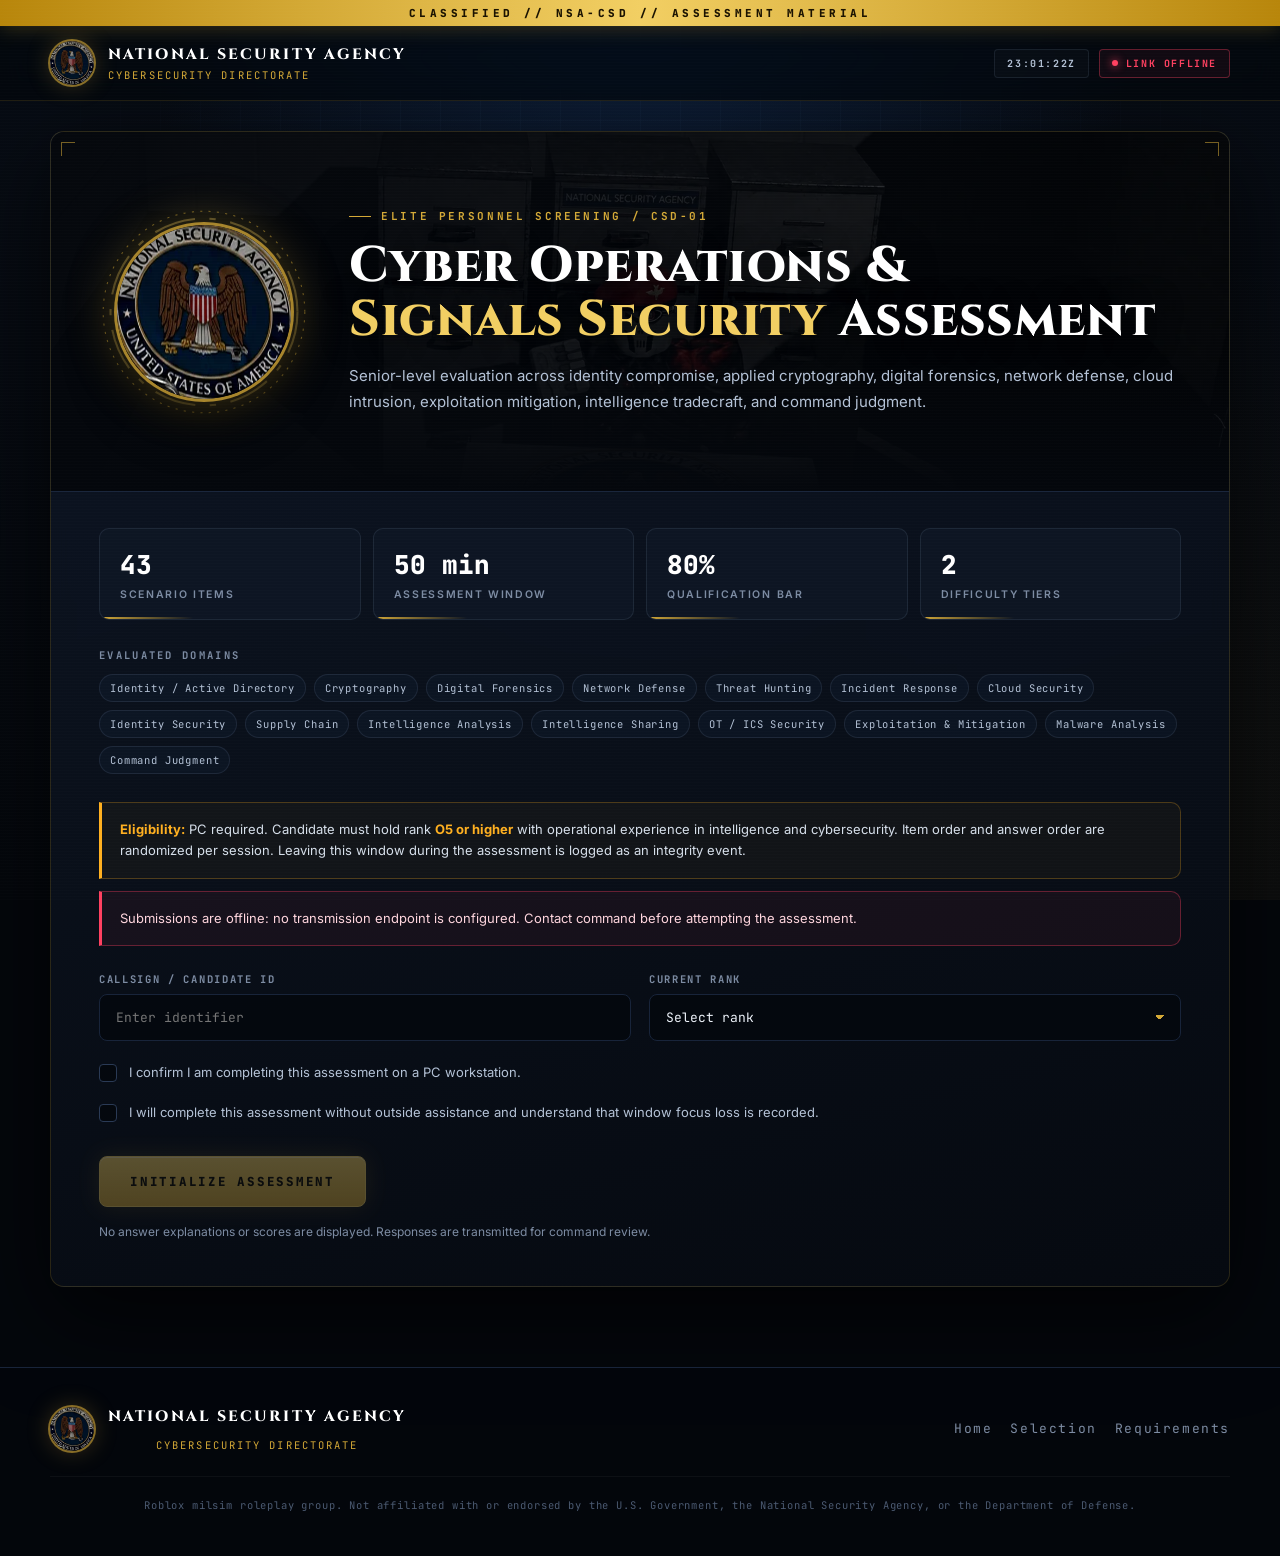
==== commit 5efe1353: "Deliver assessment submissions to a Discord webhook Adds assets/js/config.js for the webhook (raw or" ====
--- a/apply.html
+++ b/apply.html
@@ -62,6 +62,7 @@
     <div class="section-label">Evaluated Domains</div>
     <div class="domains" id="domains"></div>
     <div class="notice"><b>Eligibility:</b> PC required. Candidate must hold rank <b>O5 or higher</b> with operational experience in intelligence and cybersecurity. Item order and answer order are randomized per session. Leaving this window during the assessment is logged as an integrity event.</div>
+    <div class="notice offline hidden" id="offlineNotice" role="alert"></div>
     <div class="formgrid">
       <div class="field" id="fCallsign">
         <label for="callsign">Callsign / Candidate ID</label>
@@ -179,9 +180,13 @@
     <img src="assets/img/seal.webp" alt="National Security Agency seal">
   </div>
   <div class="eyebrow" style="justify-content: center;">Assessment Completed</div>
-  <div id="resultStatus" class="status">Encrypting Package</div>
-  <div class="tx"><i id="txBar"></i></div>
-  <p style="max-width: 600px; margin: 20px auto 0; color: #dbe4ef;">Your responses have been sealed and transmitted to the NSA Cybersecurity Directorate for command review.</p>
+  <div id="resultStatus" class="status pending" aria-live="polite">Encrypting Package</div>
+  <div class="tx" id="tx"><i id="txBar"></i></div>
+  <p id="resultMsg" style="max-width: 600px; margin: 20px auto 0; color: #dbe4ef;">Sealing responses for transmission.</p>
+  <div class="tx-fail hidden" id="txFail">
+    <p>If retrying keeps failing, screenshot this screen and send your submission reference to command. Do not retake the assessment.</p>
+    <button class="btn danger" id="retryBtn" type="button">Retry Transmission</button>
+  </div>
   <div class="resultbox">
     <dl>
       <dt>Candidate</dt><dd id="rCandidate">—</dd>
@@ -189,7 +194,7 @@
       <dt>Submission Ref</dt><dd class="mono" id="rRef">—</dd>
       <dt>Completed</dt><dd id="rTime">—</dd>
       <dt>Duration</dt><dd id="rDur">—</dd>
-      <dt>Status</dt><dd id="rIntegrity">Transmitted</dd>
+      <dt>Status</dt><dd id="rIntegrity">Pending</dd>
     </dl>
   </div>
   <p class="small" style="max-width: 600px; margin: 0 auto 24px;">This terminal does not display qualification scores or item breakdown. A command reviewer will evaluate your submission directly.</p>
@@ -216,6 +221,7 @@
   </div>
 </footer>
 <script src="assets/js/site.js"></script>
+<script src="assets/js/config.js"></script>
 <script src="assets/js/bank.js"></script>
 <script src="assets/js/assessment.js"></script>
 </body>
--- a/assets/css/site.css
+++ b/assets/css/site.css
@@ -548,6 +548,15 @@
 .result { padding: 52px 44px; text-align: center; }
 .result .seal-wrap { margin: 0 auto 10px; width: 170px; height: 170px; }
 .status { font-family: var(--mono); font-size: 14px; letter-spacing: 0.24em; font-weight: 800; text-transform: uppercase; color: var(--green); text-shadow: 0 0 14px var(--green-glow); margin-top: 18px; }
+.status.pending { color: var(--gold-2); text-shadow: 0 0 14px var(--gold-glow); }
+.status.fail { color: var(--red); text-shadow: 0 0 14px var(--red-glow); }
+.tx.ok i { background: linear-gradient(90deg, var(--green), var(--green)); }
+.tx.fail i { background: var(--red); box-shadow: 0 0 12px var(--red-glow); }
+.tx-fail { max-width: 560px; margin: 22px auto 0; padding: 18px 20px; border: 1px solid rgba(255, 65, 97, 0.35); border-radius: 10px; background: rgba(255, 65, 97, 0.06); display: grid; gap: 14px; justify-items: center; }
+.tx-fail p { font-size: 13px; color: #ffd6de; }
+.notice.offline { margin-top: 12px; border-color: rgba(255, 65, 97, 0.35); border-left-color: var(--red); background: rgba(255, 65, 97, 0.06); color: #ffd6de; }
+.chip.live.off { color: var(--red); border-color: rgba(255, 65, 97, 0.35); background: rgba(255, 65, 97, 0.06); }
+.chip.live.off::before { background: var(--red); box-shadow: 0 0 8px var(--red); }
 .tx { max-width: 420px; margin: 18px auto 0; height: 4px; border-radius: 99px; background: rgba(255, 255, 255, 0.05); overflow: hidden; }
 .tx i { display: block; height: 100%; width: 0; background: linear-gradient(90deg, var(--green), var(--gold)); transition: width 1.6s cubic-bezier(0.16, 1, 0.3, 1); }
 .resultbox { max-width: 640px; margin: 30px auto; padding: 24px 28px; border: 1px solid var(--border-soft); background: var(--surface); border-radius: 10px; text-align: left; }
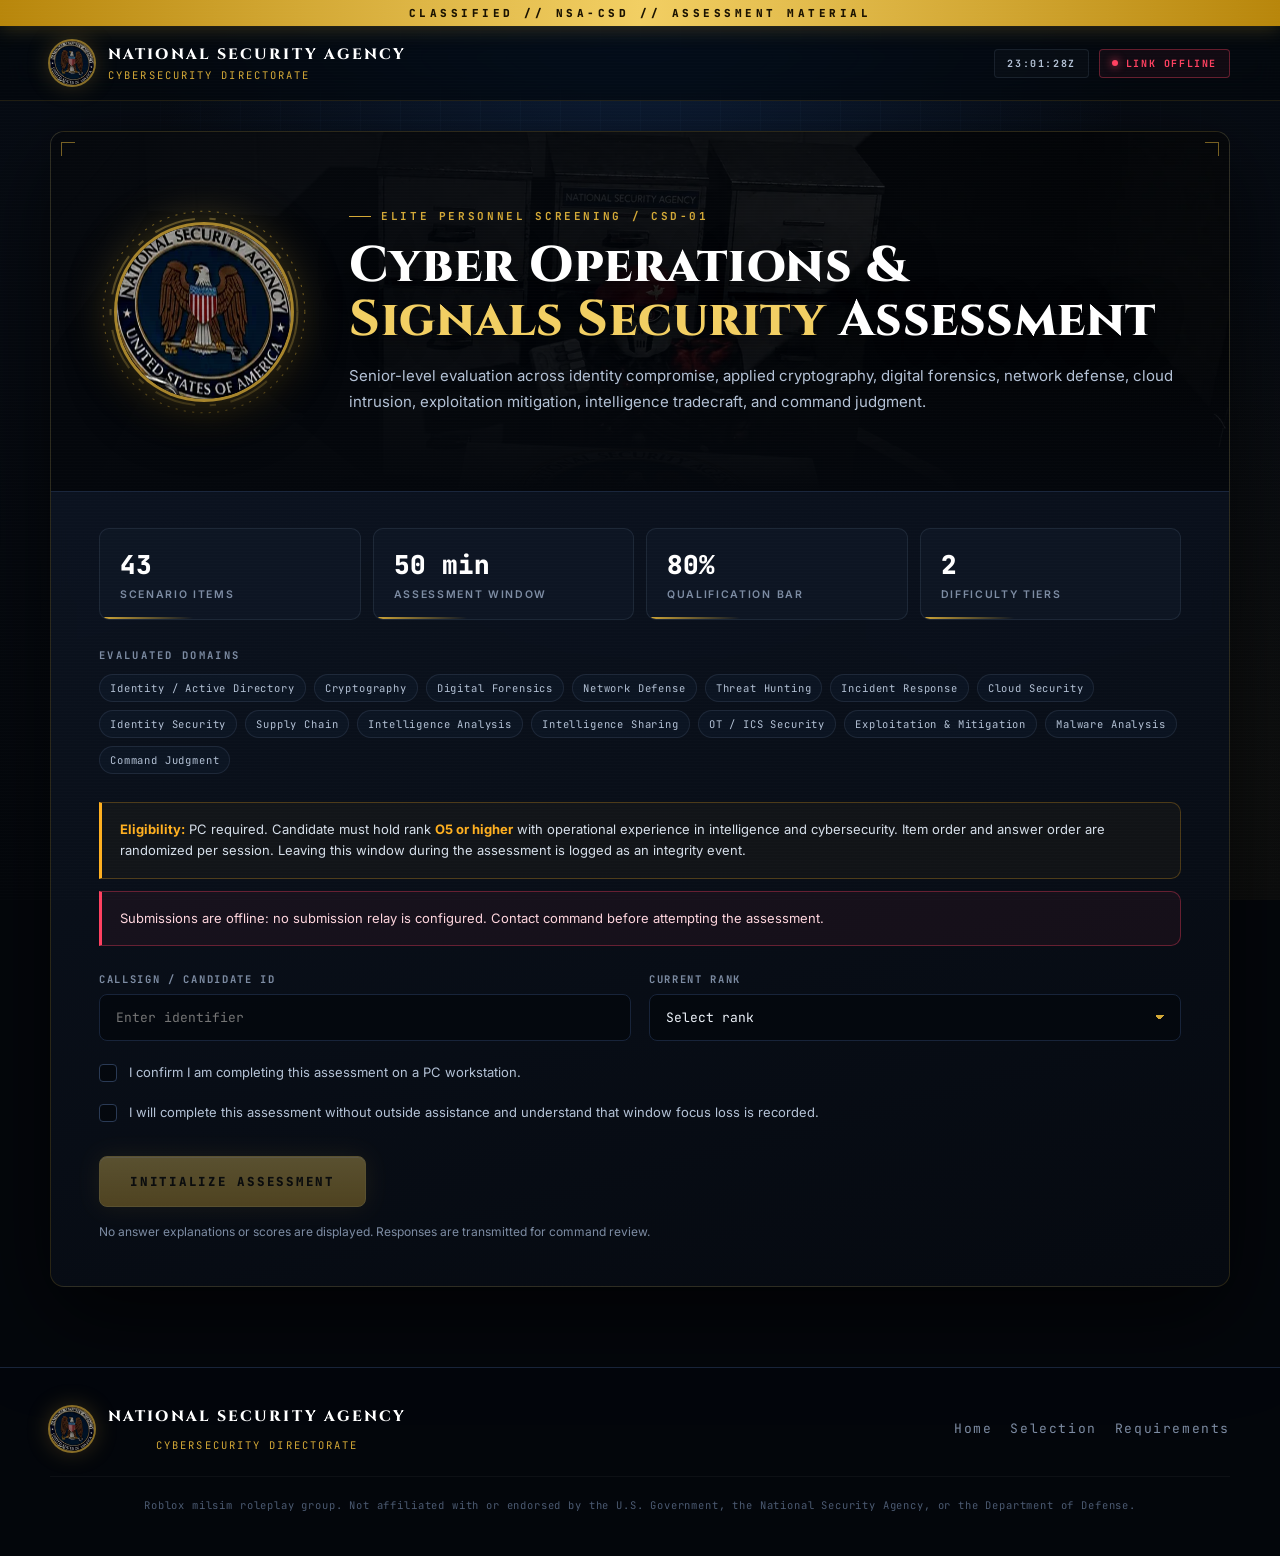
==== commit 89144a9a: "Route submissions through a Cloudflare Worker relay The Discord webhook and the answer key leave the" ====
--- a/apply.html
+++ b/apply.html
@@ -31,7 +31,7 @@
     </a>
     <div class="nav-cta">
       <span class="chip" id="clockChip">00:00:00Z</span>
-      <span class="chip live" id="statusChip">SECURE LINK</span>
+      <span class="chip live" id="statusChip">CHECKING LINK</span>
     </div>
   </div>
 </header>
@@ -54,9 +54,9 @@
   </div>
   <div class="hero-body">
     <div class="grid">
-      <div class="stat"><b id="statQ">00</b><span>Scenario items</span></div>
-      <div class="stat"><b id="statT">00 min</b><span>Assessment window</span></div>
-      <div class="stat"><b>80%</b><span>Qualification bar</span></div>
+      <div class="stat"><b id="statQ">—</b><span>Scenario items</span></div>
+      <div class="stat"><b id="statT">—</b><span>Assessment window</span></div>
+      <div class="stat"><b id="statP">—</b><span>Qualification bar</span></div>
       <div class="stat"><b>2</b><span>Difficulty tiers</span></div>
     </div>
     <div class="section-label">Evaluated Domains</div>
@@ -85,7 +85,8 @@
       <label class="checkbox-label" id="lPc"><input id="pc" type="checkbox"><span>I confirm I am completing this assessment on a PC workstation.</span></label>
       <label class="checkbox-label" id="lAck"><input id="ack" type="checkbox"><span>I will complete this assessment without outside assistance and understand that window focus loss is recorded.</span></label>
     </div>
-    <button class="btn primary lg" id="startBtn" type="button">Initialize Assessment</button>
+    <div class="turnstile hidden" id="turnstileBox"></div>
+    <button class="btn primary lg" id="startBtn" type="button" disabled>Initialize Assessment</button>
     <p class="small" style="margin-top: 16px;">No answer explanations or scores are displayed. Responses are transmitted for command review.</p>
   </div>
 </section>
@@ -222,7 +223,6 @@
 </footer>
 <script src="assets/js/site.js"></script>
 <script src="assets/js/config.js"></script>
-<script src="assets/js/bank.js"></script>
 <script src="assets/js/assessment.js"></script>
 </body>
 </html>
--- a/assets/css/site.css
+++ b/assets/css/site.css
@@ -554,6 +554,7 @@
 .tx.fail i { background: var(--red); box-shadow: 0 0 12px var(--red-glow); }
 .tx-fail { max-width: 560px; margin: 22px auto 0; padding: 18px 20px; border: 1px solid rgba(255, 65, 97, 0.35); border-radius: 10px; background: rgba(255, 65, 97, 0.06); display: grid; gap: 14px; justify-items: center; }
 .tx-fail p { font-size: 13px; color: #ffd6de; }
+.turnstile { margin: 0 0 22px; min-height: 65px; }
 .notice.offline { margin-top: 12px; border-color: rgba(255, 65, 97, 0.35); border-left-color: var(--red); background: rgba(255, 65, 97, 0.06); color: #ffd6de; }
 .chip.live.off { color: var(--red); border-color: rgba(255, 65, 97, 0.35); background: rgba(255, 65, 97, 0.06); }
 .chip.live.off::before { background: var(--red); box-shadow: 0 0 8px var(--red); }
